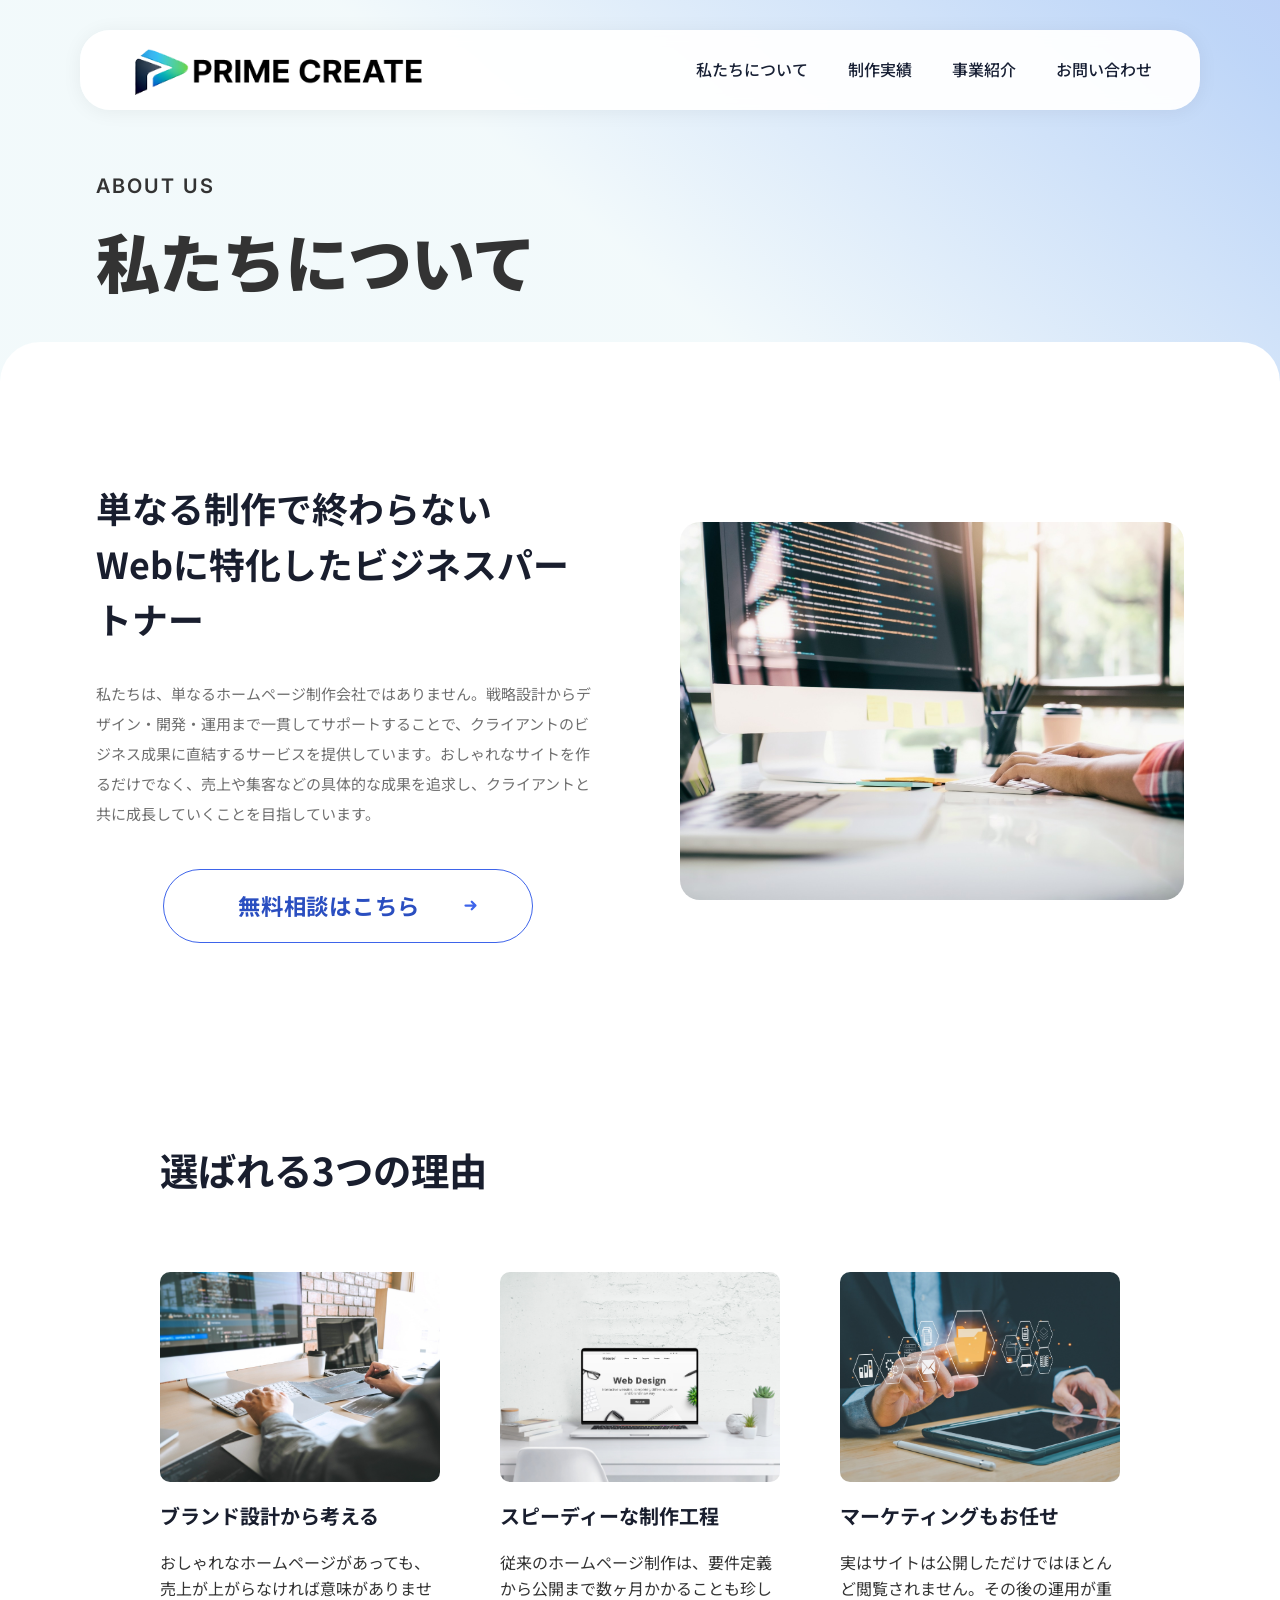
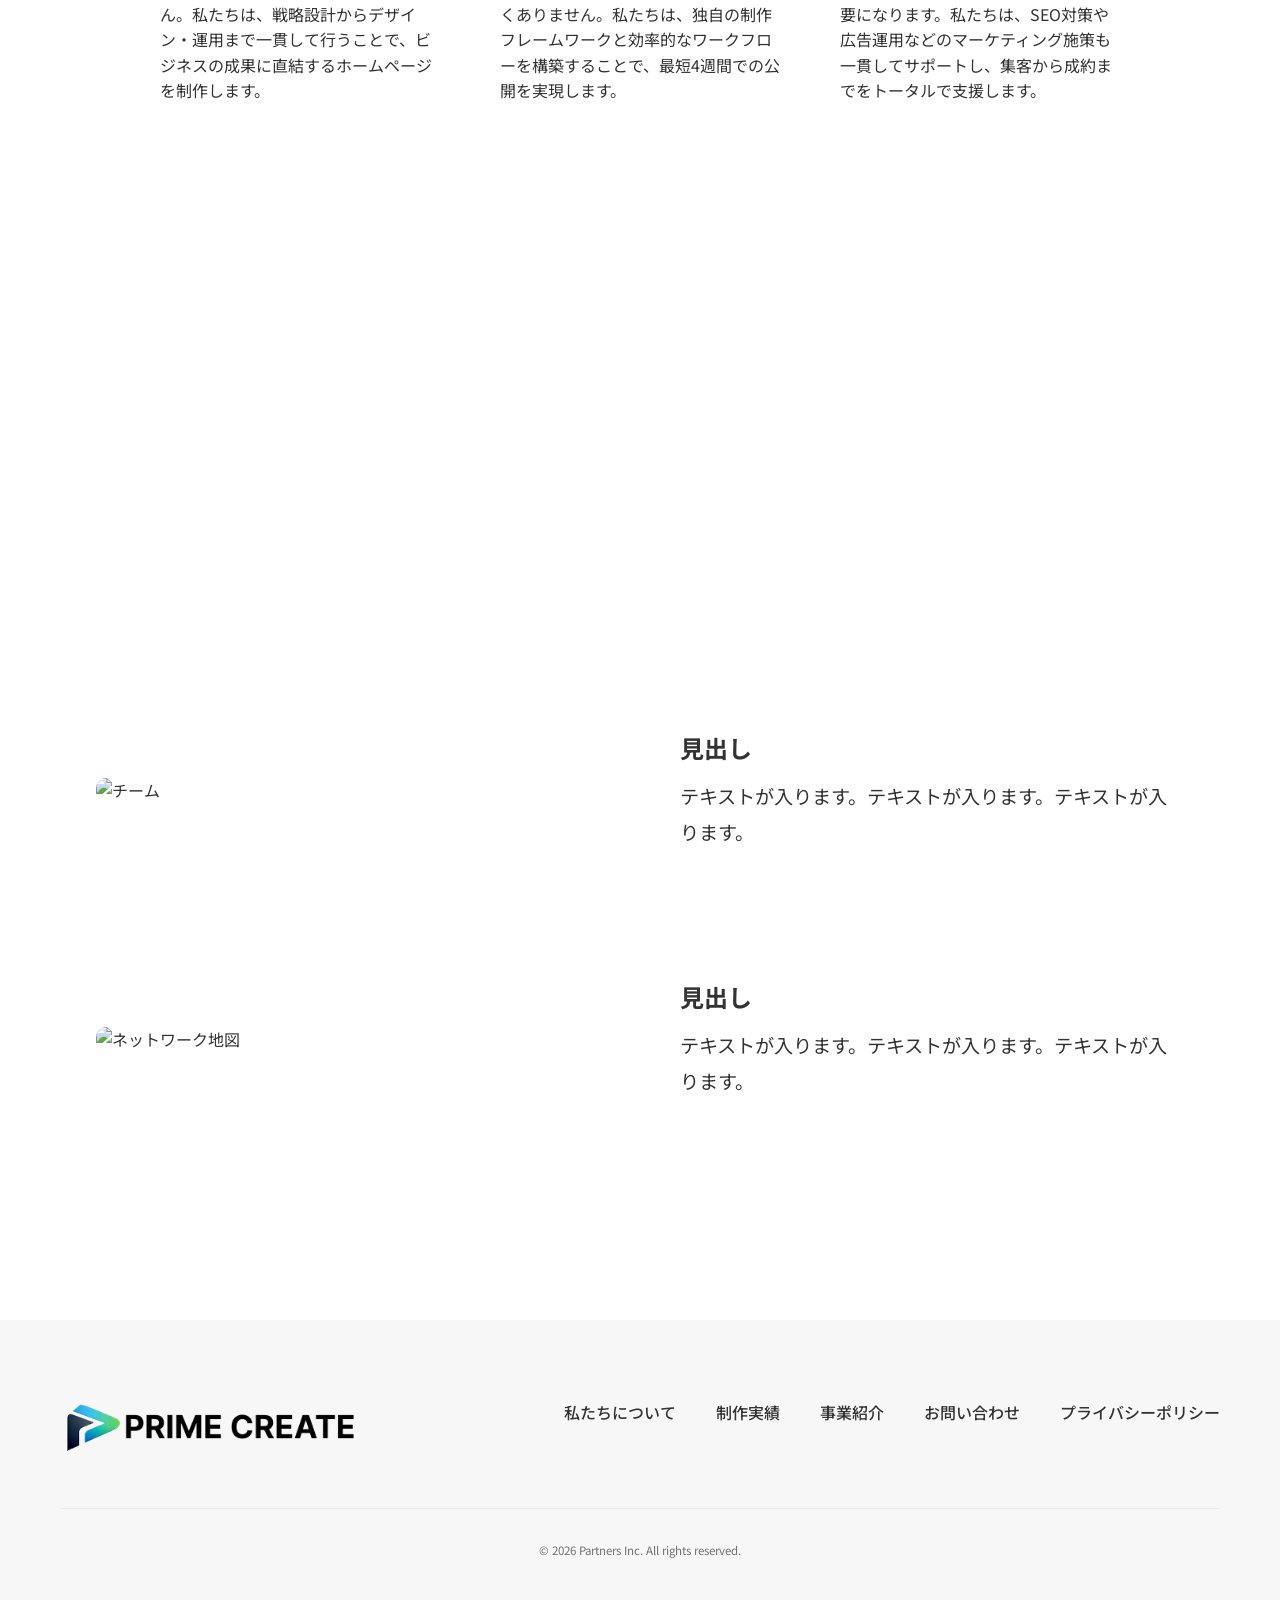
==== about.html @ f6eeae94 "下層ページ" ====
<!doctype html>
<html lang="ja">
  <head>
    <meta charset="UTF-8" />
    <meta name="viewport" content="width=device-width, initial-scale=1.0" />
    <title>PrimeCreative|戦略から設計するホームページ制作</title>
    <link rel="stylesheet" href="style.css" />
    <link rel="preconnect" href="https://fonts.googleapis.com" />
    <link rel="preconnect" href="https://fonts.gstatic.com" crossorigin />
    <link
      href="https://fonts.googleapis.com/css2?family=Inter:wght@200;400;600;700&family=Noto+Sans+JP:wght@100;300;400;500;700;900&family=Syne:wght@600;700;800&display=swap"
      rel="stylesheet"
    />
  </head>
  <body>
    <!-- ==================== HEADER ==================== -->
    <header class="header" id="header">
      <div class="header__inner">
        <a href="index.html" class="header__logo">
          <span class="logo">
            <img src="image/logo.png" alt="Partnersロゴ" />
          </span>
        </a>
        <nav class="header__nav">
          <ul class="nav__list">
            <li><a href="about.html">私たちについて</a></li>
            <li><a href="case.html">制作実績</a></li>
            <li><a href="service.html">事業紹介</a></li>
            <li><a href="contact.html">お問い合わせ</a></li>
          </ul>
        </nav>
        <button class="header__hamburger" id="hamburger" aria-label="メニュー">
          <span></span><span></span><span></span>
        </button>
      </div>
    </header>

    <!-- ==================== PAGE HERO ==================== -->
    <section class="page-hero">
      <span class="page-hero__label">About Us</span>
      <h1 class="page-hero__title">私たちについて</h1>
    </section>

    <!-- ==================== INTRO ==================== -->
    <section class="intro-wrapper">
      <div class="intro reveal">
        <div class="intro__text-block">
          <h2 class="intro__catch">
            単なる制作で終わらない<br />Webに特化したビジネスパートナー
          </h2>
          <p class="intro__body">
            私たちは、単なるホームページ制作会社ではありません。戦略設計からデザイン・開発・運用まで一貫してサポートすることで、クライアントのビジネス成果に直結するサービスを提供しています。おしゃれなサイトを作るだけでなく、売上や集客などの具体的な成果を追求し、クライアントと共に成長していくことを目指しています。
          </p>
          <a href="#contact" class="pill-btn">
            <span class="pill-btn__text">無料相談はこちら</span>
            <span class="pill-btn__icon">
              <svg width="15" height="15" viewBox="0 0 12 12" fill="none">
                <path
                  d="M2 6H10M7 3L10 6L7 9"
                  stroke="#3E64EA"
                  stroke-width="1.8"
                  stroke-linecap="round"
                  stroke-linejoin="round"
                />
              </svg>
            </span>
          </a>
        </div>

        <div class="intro__image">
          <img
            src="image/about-intro.jpg"
            alt="私たちについてのイメージ画像"
            loading="lazy"
          />
        </div>
      </div>
    </section>

    <!-- ==================== FEATURES ==================== -->
    <section class="features">
      <h2 class="section__heading reveal">選ばれる3つの理由</h2>

      <div class="features__grid">
        <!-- Feature 01 -->
        <div class="feature-card reveal reveal-delay-1">
          <div class="feature-card__img">
            <img
              src="image/about-features01.jpg"
              alt="ブランド設計から考える"
              loading="lazy"
            />
          </div>
          <h3 class="feature-card__ttl">ブランド設計から考える</h3>
          <p class="feature-card__txt">
            おしゃれなホームページがあっても、売上が上がらなければ意味がありません。私たちは、戦略設計からデザイン・運用まで一貫して行うことで、ビジネスの成果に直結するホームページを制作します。
          </p>
        </div>

        <!-- Feature 02 -->
        <div class="feature-card reveal reveal-delay-2">
          <div class="feature-card__img">
            <img
              src="image/about-features02.jpg"
              alt="スピーディーな制作工程"
              loading="lazy"
            />
          </div>
          <h3 class="feature-card__ttl">スピーディーな制作工程</h3>
          <p class="feature-card__txt">
            従来のホームページ制作は、要件定義から公開まで数ヶ月かかることも珍しくありません。私たちは、独自の制作フレームワークと効率的なワークフローを構築することで、最短4週間での公開を実現します。
          </p>
        </div>

        <!-- Feature 03 -->
        <div class="feature-card reveal reveal-delay-3">
          <div class="feature-card__img">
            <img
              src="image/about-features03.jpg"
              alt="マーケティングもお任せ"
              loading="lazy"
            />
          </div>
          <h3 class="feature-card__ttl">マーケティングもお任せ</h3>
          <p class="feature-card__txt">
            実はサイトは公開しただけではほとんど閲覧されません。その後の運用が重要になります。私たちは、SEO対策や広告運用などのマーケティング施策も一貫してサポートし、集客から成約までをトータルで支援します。
          </p>
        </div>
      </div>
    </section>

    <!-- ==================== STRENGTHS ==================== -->
    <section id="strengths" class="strengths">
      <div class="strengths__header reveal">
        <h2 class="strengths__question">わたしたちの強み</h2>
      </div>
      <div class="strengths__items">
        <!-- Strength 01 -->
        <div class="strengths__item reveal">
          <div class="strengths__item-img">
            <img
              src="https://images.unsplash.com/photo-1553484771-898ed465e931?w=400&amp;q=80"
              alt="ネットワーク"
            />
          </div>
          <div class="strengths__item-content">
            <h3 class="strengths__item-ttl">見出し</h3>
            <p class="strengths__item-txt">
              テキストが入ります。テキストが入ります。テキストが入ります。
            </p>
          </div>
        </div>
        <!-- Strength 02 -->
        <div class="strengths__item reveal">
          <div class="strengths__item-img">
            <img
              src="https://images.unsplash.com/photo-1551836022-d5d88e9218df?w=400&amp;q=80"
              alt="チーム"
            />
          </div>
          <div class="strengths__item-content">
            <h3 class="strengths__item-ttl">見出し</h3>
            <p class="strengths__item-txt">
              テキストが入ります。テキストが入ります。テキストが入ります。
            </p>
          </div>
        </div>
        <!-- Strength 03 -->
        <div class="strengths__item reveal">
          <div class="strengths__item-img">
            <img
              src="https://images.unsplash.com/photo-1506905925346-21bda4d32df4?w=400&amp;q=80"
              alt="ネットワーク地図"
            />
          </div>
          <div class="strengths__item-content">
            <h3 class="strengths__item-ttl">見出し</h3>
            <p class="strengths__item-txt">
              テキストが入ります。テキストが入ります。テキストが入ります。
            </p>
          </div>
        </div>
      </div>
    </section>
    <!-- ==================== FOOTER ==================== -->
    <footer class="footer" id="footer">
      <div class="footer__inner">
        <div class="footer__logo-col">
          <img src="image/logo.png" alt="Partnersロゴ" class="footer__logo" />
        </div>
        <nav class="footer__nav">
          <div>
            <ul class="footer__nav-list">
              <li><a href="#">私たちについて</a></li>
            </ul>
          </div>
          <div>
            <ul class="footer__nav-list">
              <li><a href="#">制作実績</a></li>
            </ul>
          </div>
          <div>
            <ul class="footer__nav-list">
              <li><a href="#">事業紹介</a></li>
            </ul>
          </div>
          <div>
            <ul class="footer__nav-list">
              <li><a href="#">お問い合わせ</a></li>
            </ul>
          </div>
          <div>
            <ul class="footer__nav-list">
              <li><a href="#">プライバシーポリシー</a></li>
            </ul>
          </div>
        </nav>
      </div>
      <p class="footer__copy">© 2026 Partners Inc. All rights reserved.</p>
    </footer>
    <script src="script.js"></script>
  </body>
</html>
---- style.css ----
/* ============================================================
   style.css  –  Partners
   トップページ + 下層ページ 共通スタイルシート
   ============================================================ */


/* ============================================================
   RESET & CSS VARIABLES
   ============================================================ */

*,
*::before,
*::after {
    box-sizing: border-box;
    margin: 0;
    padding: 0;
}

:root {
    /* --- Colors --- */
    --c-blue:         #3e64ea;
    --c-blue-light:   #7ad7ff;
    --c-blue-dark:    #191e2e;
    --c-blue-navy:    #0b1220;
    --c-blue-pale:    rgba(79, 125, 255, 0.18);
    --c-blue-bg:      #ebf0ff;
    --c-orange:       #f07020;
    --c-orange-light: #ff8c42;
    --c-orange-bg:    #ffe0b2;
    --c-grey-bg:      #f0f1f6;
    --c-white:        #ffffff;
    --c-dark-text:    #1a0a00;
    --c-grey-title:   #5d5d5d;
    --c-grey-text:    #707070;
    --c-watermark:    #707fab;

    /* --- Typography --- */
    --font-jp:   'Noto Sans JP', sans-serif;
    --font-en:   'Inter', sans-serif;
    --font-syne: 'Syne', sans-serif;

    /* --- Layout --- */
    --side-pad: 187px;

    /* --- Radius --- */
    --radius-pill: 53px;
    --radius-card: 20px;
}

html {
    scroll-behavior: smooth;
}

body {
    font-family: var(--font-jp);
    background: var(--c-white);
    color: #333;
    overflow-x: hidden;
    line-height: 1.6;
}

img {
    display: block;
    width: 100%;
    height: 100%;
    object-fit: cover;
}

a {
    text-decoration: none;
    color: inherit;
}

ul, ol {
    list-style: none;
}

button {
    cursor: pointer;
    border: none;
    background: none;
    font-family: inherit;
}

section {
    padding: 120px 10rem;
}

/* ユーティリティ背景色 */
.c-blue-bg { background: var(--c-blue-bg); }

.bg-grey{
    background: var(--c-grey-bg);
}

/* ============================================================
   HEADER
   ============================================================ */

.header {
    position: fixed;
    top: 30px;
    left: 80px;
    right: 80px;
    z-index: 100;
    border-radius: 30px;
    background: rgba(255, 255, 255, 0.95);
    backdrop-filter: blur(7px);
    -webkit-backdrop-filter: blur(7px);
    box-shadow: 0 2px 20px rgba(0, 0, 0, 0.06);
    transition: box-shadow 0.3s;
}

.header__inner {
    display: flex;
    align-items: center;
    justify-content: space-between;
    padding: 0 3rem;
    height: 80px;
}

.header__logo {
    display: flex;
    align-items: center;
}

.logo {
    width: 300px;
}

.header__nav .nav__list {
    display: flex;
    gap: 40px;
}

.header__nav .nav__list a {
    font-family: var(--font-jp);
    font-weight: 500;
    font-size: 1rem;
    color: #182035;
    transition: color 0.2s;
}

.header__nav .nav__list a:hover {
    color: var(--c-orange);
}

.header__hamburger {
    display: none;
    flex-direction: column;
    gap: 5px;
    padding: 4px;
}

.header__hamburger span {
    display: block;
    width: 22px;
    height: 2px;
    background: var(--c-blue-dark);
    border-radius: 2px;
    transition: all 0.3s;
}


/* ============================================================
   HERO（トップページ）
   ============================================================ */

.hero {
    position: relative;
    min-height: 100vh;
    overflow: hidden;
    display: flex;
    align-items: flex-end;
    padding: 220px 6rem !important;
}

.hero__bg {
    position: absolute;
    inset: 0;
    background: url('image/heroback.jpg') center/cover no-repeat;
}

.hero__content {
    position: relative;
    z-index: 2;

}

.hero__title {
    font-family: var(--font-jp);
    font-weight: 700;
    font-size: 58px;
    line-height: 1.22;
    letter-spacing: -1.16px;
    opacity: 0;
    animation: fadeUp 0.8s 0.4s forwards;
}

.hero__title--black  { color: var(--c-dark-text); }
.hero__title--accent { color: var(--c-orange-light); }

@keyframes fadeUp {
    from { opacity: 0; transform: translateY(30px); }
    to   { opacity: 1; transform: translateY(0); }
}

/* Event Card */
.hero__event-card {
    display: inline-block;
    position: absolute;
    right: 90px;
    bottom: 50px;
    width: 500px;
    border-radius: 20px;
    background: rgba(255, 255, 255, 0.85);
    border: 1px solid rgba(255, 255, 255, 0.9);
    box-shadow: 0 8px 48px rgba(240, 112, 32, 0.15), 0 2px 8px rgba(0, 0, 0, 0.05);
    overflow: hidden;
    z-index: 3;
    transition: transform 0.2s;
}

.hero__event-card:hover { transform: scale(1.01); }

.event-card__body {
    padding: 2rem;
}

.event-card__meta { margin-bottom: 8px; }

.event-date {
    font-family: var(--font-en);
    font-weight: 600;
    font-size: 13.6px;
    color: var(--c-orange);
}

.event-card__title-row {
    display: flex;
    align-items: center;
    justify-content: space-between;
    gap: 12px;
}

.event-card__title {
    font-family: var(--font-jp);
    font-weight: 500;
    font-size: 14.4px;
    line-height: 1.5;
    color: var(--c-dark-text);
}


/* ============================================================
   PAGE HERO（下層ページ）
   ============================================================ */

.page-hero {
    position: relative;
    padding-top: 170px;
    padding-bottom: 80px;
    padding-left: 6rem;
    padding-right: 6rem;
    overflow: hidden;
    background: linear-gradient(221deg, #5476ed66 -18.32%, #639ef366 5.62%, #8be8ff14 54.46%), #fbfbfb;
    min-height: 400px;
}

.page-hero__watermark {
    position: absolute;
    right: -20px;
    top: 50%;
    transform: translateY(-50%);
    font-family: var(--font-en);
    font-weight: 700;
    font-size: clamp(80px, 10vw, 160px);
    line-height: 1;
    color: rgba(255, 255, 255, 0.1);
    white-space: nowrap;
    pointer-events: none;
    letter-spacing: -3px;
}

.page-hero::after {
    content: '';
    position: absolute;
    bottom: -2px;
    left: 0;
    right: 0;
    height: 60px;
    background: var(--c-white);
    border-radius: 40px 40px 0 0;
}

.page-hero__label {
    display: inline-flex;
    align-items: center;
    gap: 6px;
    font-family: var(--font-en);
    font-weight: 600;
    font-size: 20px;
    letter-spacing: 2px;
    text-transform: uppercase;
    margin-bottom: 20px;
}

.page-hero__title {
    font-family: var(--font-jp);
    font-weight: 900;
    font-size: clamp(36px, 5vw, 64px);
    line-height: 1.2;
    letter-spacing: -1px;
    position: relative;
    z-index: 1;
}


/* ============================================================
   SHARED: Section Parts
   ============================================================ */

.section__header-mask {
    position: relative;
    overflow: hidden;
    height: 173px;
    margin-bottom: -20px;
    z-index: 10;
}

.section__ttl {
    display: block;
    font-family: var(--font-en);
    font-weight: 200;
    font-size: 173px;
    line-height: 1;
    letter-spacing: -3.47px;
    color: var(--c-grey-title);
    white-space: nowrap;
}

.section__label {
    font-family: var(--font-en);
    font-weight: 600;
    font-size: 20px;
    letter-spacing: 2px;
    text-transform: uppercase;
    color: var(--c-blue);
    display: flex;
    align-items: center;
    gap: 6px;
    margin-bottom: 8px;
}

.section__label::before {
    content: '';
    display: inline-block;
    width: 16px;
    height: 1px;
    background: var(--c-blue);
}

.section__heading {
    font-family: var(--font-jp);
    font-weight: 700;
    font-size: clamp(28px, 3vw, 42px);
    color: var(--c-blue-dark);
    line-height: 1.4;
    margin-bottom: 16px;
}


/* ============================================================
   SHARED: Arrow Button
   ============================================================ */

.event-arrow {
    display: flex;
    align-items: center;
    justify-content: center;
    width: 36px;
    height: 36px;
    border-radius: 18px;
    background: var(--c-orange);
    flex-shrink: 0;
    transition: transform 0.2s, background 0.2s;
}

.event-arrow--orange {
    width: 50px;
    height: 50px;
    border-radius: 50px;
}

.event-arrow:hover {
    transform: scale(1.08);
    background: #d0601a;
}


/* ============================================================
   SHARED: Pill Button
   ============================================================ */

.pill-btn {
    width: 370px;
    position: relative;
    margin: 0 auto;
    display: flex;
    justify-content: center;
    align-items: center;
    gap: 0;
    background: var(--c-white);
    border: 1px solid var(--c-blue);
    border-radius: var(--radius-pill);
    padding: 1rem 2rem 1rem 4rem;
    transition: background 0.2s;
}

.pill-btn:hover {
    background: #2a4ec0;
}

.pill-btn__text {
    font-family: var(--font-jp);
    font-weight: 700;
    font-size: 1.4rem;
    color: #2a4ec0;
    letter-spacing: 0.75px;
    white-space: nowrap;
    margin-right: 30px;
    line-height: 1.5;
}

.pill-btn:hover .pill-btn__text {
    color: var(--c-white);
}

.pill-btn__icon {
    display: flex;
    align-items: center;
    justify-content: center;
    width: 40px;
    height: 40px;
    border-radius: 20px;
    background: var(--c-white);
    flex-shrink: 0;
}

.btn-wrap {
    text-align: center;
}


/* ============================================================
   SERVICE SECTION（トップページ）
   ============================================================ */

.service {
    position: relative;
    overflow: hidden;
}

.service__list {
    display: flex;
    flex-direction: column;
    gap: 100px;
    padding-top: 80px;
}

.service__item {
    display: flex;
    align-items: center;
    gap: 80px;
}

.service__item:hover .event-arrow {
    transform: scale(1.08);
    background: #d0601a;
}

.service__item--reverse { flex-direction: row; }

.service__img {
    flex-shrink: 0;
    border-radius: 20px;
    overflow: hidden;
}

.service__item .service__img {
    width: 45%;
    height: 450px;
}

.service__content {
    flex: 1;
    display: flex;
    flex-direction: column;
    gap: 16px;
}

.service__content-inner {
    display: flex;
    align-items: flex-end;
}

.service__num {
    font-family: var(--font-jp);
    font-weight: 400;
    font-size: 131px;
    line-height: 131px;
    letter-spacing: 2.3px;
    color: var(--c-orange);
    flex-shrink: 0;
}

.service__ttl {
    font-family: var(--font-en);
    font-weight: 700;
    font-size: 35.6px;
    letter-spacing: 2.3px;
    color: var(--c-grey-title);
    white-space: nowrap;
    padding-bottom: 12px;
    padding-left: 4px;
}

.service__txt-wrap {
    display: flex;
    flex-direction: column;
    align-items: flex-end;
    gap: 24px;
}

.service__txt {
    font-weight: 700;
    font-size: 16px;
    line-height: 30px;
    letter-spacing: 2.3px;
    color: var(--c-grey-text);
    width: 100%;
}


/* ============================================================
   CASE SECTION（トップページ）
   ============================================================ */

.case__cards {
    display: grid;
    grid-template-columns: repeat(2, 1fr);
    gap: 40px;
    padding-top: 80px;
    padding-bottom: 80px;
}

.case-card {
    background: var(--c-white);
    border-radius: 20px;
    overflow: hidden;
    display: flex;
    flex-direction: column;
    transition: box-shadow 0.3s, transform 0.3s;
}

.case-card:hover {
    transform: translateY(-4px);
    box-shadow: 0 12px 40px rgba(62, 100, 234, 0.12);
}

.case-card__thumb {
    height: 390px;
    overflow: hidden;
    border-radius: 13px 13px 0 0;
}

.case-card__thumb img { transition: transform 0.4s; }
.case-card:hover .case-card__thumb img { transform: scale(1.04); }

.case-card__body {
    padding: 20px 14px;
    flex: 1;
    display: flex;
    flex-direction: column;
}

.case-card__ttl {
    font-family: var(--font-jp);
    font-weight: 700;
    font-size: 24px;
    letter-spacing: 0.96px;
    color: var(--c-blue-dark);
    margin-bottom: 12px;
}

.case-card__desc { flex: 1; }

.case-card__desc dd {
    font-family: var(--font-jp);
    font-weight: 100;
    font-size: 18px;
    line-height: 1.6;
    color: var(--c-blue-dark);
    letter-spacing: 0.96px;
}

.case-card__arrow {
    align-self: flex-end;
    margin-top: 16px;
    flex-shrink: 0;
}


/* ============================================================
   COLUMN SECTION（トップページ）
   ============================================================ */

.column {
    background: var(--c-white);
    position: relative;
}

.column .background {
    position: absolute;
    top: 190px;
    left: 0;
    width: 97%;
    height: 80%;
    overflow: hidden;
    margin: 1.5%;
    border-radius: 20px;
    background: linear-gradient(221deg, #5476ed66 -18.32%, #639ef366 5.62%, #8be8ff14 54.46%), #fbfbfb;
}

.column__cards {
    display: grid;
    grid-template-columns: repeat(3, 1fr);
    gap: 40px;
    padding-top: 80px;
    padding-bottom: 80px;
}

.col-card {
    background: var(--c-white);
    border-radius: 20px;
    box-shadow: 0 2px 16px rgba(62, 100, 234, 0.06);
    overflow: hidden;
    display: grid;
    grid-template-rows: auto 1fr;
    transition: box-shadow 0.3s, transform 0.3s;
}

.col-card:hover {
    transform: translateY(-4px);
    box-shadow: 0 12px 40px rgba(62, 100, 234, 0.14);
}

.col-card__thumb {
    aspect-ratio: 432 / 243;
    overflow: hidden;
    border-radius: 13px 13px 0 0;
}

.col-card__thumb img { transition: transform 0.4s; }
.col-card:hover .col-card__thumb img { transform: scale(1.04); }

.col-card__body { padding: 20px; }

.col-card__meta {
    display: flex;
    align-items: center;
    gap: 12px;
    margin-bottom: 8px;
}

.col-card__date {
    font-family: var(--font-en);
    font-weight: 400;
    font-size: 18.7px;
    letter-spacing: 0.75px;
}

.col-card__title {
    font-family: var(--font-jp);
    font-weight: 100;
    font-size: 20px;
    line-height: 1.8;
    letter-spacing: 0.96px;
    color: var(--c-blue-dark);
}


/* ============================================================
   CONTACT SECTION（共通）
   ============================================================ */

.contact__inner {
    width: 80%;
    margin: auto;
    background: var(--c-blue);
    border-radius: 53px;
    padding: 80px 100px;
    display: flex;
    align-items: center;
    gap: 60px;
    position: relative;
    overflow: hidden;
    min-height: 280px;
}

.contact__inner:hover .contact__icon-btn { transform: scale(1.05); }

.contact__deco {
    position: absolute;
    top: 50%;
    transform: translateY(-50%);
    width: 460px;
    height: 460px;
    border-radius: 50%;
    pointer-events: none;
}

.contact__deco--left {
    left: -120px;
    background: radial-gradient(circle, rgba(255, 255, 255, 0.08) 0%, transparent 70%);
}

.contact__deco--right {
    right: -120px;
    background: radial-gradient(circle, rgba(255, 255, 255, 0.08) 0%, transparent 70%);
}

.contact__text-block {
    position: relative;
    z-index: 1;
    flex: 1;
}

.contact__heading {
    font-family: var(--font-en);
    font-weight: 200;
    font-size: 120px;
    line-height: 1;
    letter-spacing: -5.6px;
    color: var(--c-white);
    white-space: nowrap;
}

.contact__sub {
    font-family: var(--font-jp);
    font-weight: 400;
    font-size: 14.5px;
    line-height: 24.65px;
    color: var(--c-white);
    white-space: nowrap;
    margin-top: 8px;
}

.contact__icon-wrap {
    position: absolute;
    bottom: 20px;
    right: 20px;
    z-index: 1;
}

.contact__icon-btn {
    display: flex;
    align-items: center;
    justify-content: center;
    width: 80px;
    height: 80px;
    border-radius: 40px;
    background: var(--c-white);
    border: 1px solid var(--c-blue);
    transition: transform 0.2s;
}


/* ============================================================
   FOOTER（共通）
   ============================================================ */

.footer {
    background: #f7f7f7;
    padding: 80px 6rem 40px;
}

.footer__inner {
    display: flex;
    flex-wrap: wrap;
    padding-bottom: 57px;
    border-bottom: 1px solid rgba(0, 0, 0, 0.06);
    margin-bottom: 32px;
    justify-content: space-between;
}

.footer__logo {
    width: 300px;
}

.footer__nav { display: flex; gap: 40px; }

.footer__nav-list {
    display: flex;
    flex-direction: column;
    gap: 11px;
}

.footer__nav-list a {
    font-family: var(--font-jp);
    font-weight: 500;
    font-size: 1rem;
    line-height: 22.95px;
    transition: color 0.2s;
}

.footer__nav-list a:hover { color: var(--c-orange); }

.footer__copy {
    font-family: var(--font-jp);
    font-weight: 400;
    font-size: 11.5px;
    line-height: 19.55px;
    text-align: center;
    color: var(--c-grey-text);
}


/* ============================================================
   SCROLL REVEAL ANIMATIONS
   ============================================================ */

.reveal {
    opacity: 0;
    transform: translateY(40px);
    transition: opacity 0.7s ease, transform 0.7s ease;
}

.reveal.visible {
    opacity: 1;
    transform: translateY(0);
}

.reveal-delay-1 { transition-delay: 0.1s; }
.reveal-delay-2 { transition-delay: 0.2s; }
.reveal-delay-3 { transition-delay: 0.3s; }


/* ============================================================
   INTRO SECTION（下層ページ共通）
   ============================================================ */

/* intro-wrapperはsectionパディングを調整するラッパー */
.intro-wrapper {
    padding: 80px 6rem;
}

.intro {
    display: grid;
    grid-template-columns: 1fr 1fr;
    gap: 80px;
    align-items: center;
}

.intro__catch {
    font-family: var(--font-jp);
    font-weight: 700;
    font-size: clamp(22px, 2.8vw, 36px);
    line-height: 1.55;
    color: var(--c-blue-dark);
    margin-bottom: 32px;
}

.intro__catch .accent { color: var(--c-blue); }

.intro__body {
    font-size: 15px;
    line-height: 2;
    color: var(--c-grey-text);
    margin-bottom: 40px;
}

.intro__image {
    border-radius: 20px;
    overflow: hidden;
    position: relative;
}

.intro__image-badge {
    position: absolute;
    bottom: 20px;
    left: 20px;
    background: rgba(255, 255, 255, 0.9);
    backdrop-filter: blur(8px);
    border-radius: 12px;
    padding: 12px 20px;
    font-size: 13px;
    font-weight: 700;
    color: var(--c-blue);
    box-shadow: 0 4px 16px rgba(62, 100, 234, 0.12);
}


/* ============================================================
   PARTNERSHIP SECTION（サービス下層ページ）
   ============================================================ */

.partnership-wrapper {
    padding: 80px 6rem;
}

.partnership {
    background: linear-gradient(
        135deg,
        rgba(79, 125, 255, 0.06) 0%,
        rgba(122, 215, 255, 0.08) 100%
    );
    border-radius: 32px;
    padding: 80px;
    display: grid;
    grid-template-columns: 240px 1fr;
    gap: 80px;
    align-items: center;
}

.partnership__logo-block {
    display: flex;
    flex-direction: column;
    align-items: flex-start;
    gap: 24px;
}

.partnership__logo-bg {
    background: var(--c-white);
    border-radius: 16px;
    padding: 28px 32px;
    box-shadow: 0 2px 20px rgba(62, 100, 234, 0.08);
    width: 100%;
    display: flex;
    align-items: center;
    justify-content: center;
}

.partnership__logo-text {
    font-family: var(--font-syne);
    font-weight: 800;
    font-size: 32px;
    color: #1ea364;
    letter-spacing: -1px;
}

.partnership__badge {
    background: var(--c-blue);
    color: var(--c-white);
    font-size: 11px;
    font-weight: 700;
    letter-spacing: 1px;
    padding: 6px 14px;
    border-radius: 100px;
    text-transform: uppercase;
}

.partnership__heading {
    font-family: var(--font-jp);
    font-weight: 700;
    font-size: clamp(18px, 2vw, 26px);
    line-height: 1.6;
    color: var(--c-blue-dark);
    margin-bottom: 20px;
}

.partnership__heading em {
    color: var(--c-blue);
    font-style: normal;
}

.partnership__body {
    font-size: 15px;
    line-height: 2;
    color: var(--c-grey-text);
    margin-bottom: 32px;
}


/* ============================================================
   FEATURES SECTION（下層ページ共通）
   ============================================================ */

.features { background: var(--c-white); }

.features__grid {
    display: grid;
    grid-template-columns: repeat(3, 1fr);
    gap: 60px;
    padding-top: 60px;
}

.feature-card {
    display: flex;
    flex-direction: column;
    gap: 20px;
    transition: transform 0.25s;
}

.feature-card__img img {
    border-radius: 10px;
}

.feature-card__ttl {
    font-family: var(--font-jp);
    font-weight: 700;
    font-size: 20px;
    color: var(--c-blue-dark);
    line-height: 1.4;
}


/* ============================================================
   STRENGTHS SECTION（下層ページ共通）
   ============================================================ */

.strengths {
    border-radius: 40px;
    margin: 0 0 80px;
    padding: 100px 6rem;
    overflow: hidden;
    position: relative;
}

.strengths__header { margin-bottom: 60px; }

.strengths__question {
    font-family: var(--font-jp);
    font-weight: 700;
    font-size: clamp(22px, 3vw, 38px);
    line-height: 1.5;
}

.strengths__question em {
    font-style: normal;
    background: rgba(255, 255, 255, 0.15);
    padding: 0 8px;
    border-radius: 6px;
}

.strengths__items {
    display: flex;
    flex-direction: column;
    gap: 48px;
}

.strengths__item {
    display: flex;
    gap: 40px;
    align-items: center;
    padding: 40px 0;
}

.strengths__item-img {
    width: 50%;
    border-radius: 10px;
    overflow: hidden;
    flex-shrink: 0;
}

.strengths__item-num {
    font-family: var(--font-en);
    font-weight: 700;
    font-size: 11px;
    letter-spacing: 2px;
    text-transform: uppercase;
    margin-bottom: 8px;
}

.strengths__item-ttl {
    font-family: var(--font-jp);
    font-weight: 700;
    font-size: clamp(18px, 2vw, 24px);
    line-height: 1.5;
    margin-bottom: 12px;
}

.strengths__item-txt {
    font-size: 1.2rem;
    line-height: 1.9;
}


/* ============================================================
   RESPONSIVE
   ============================================================ */

@media (max-width: 1400px) {
    :root { --side-pad: 60px; }

    .footer { padding: 80px 60px 40px; }

    .service__item:nth-child(1) .service__img { width: 55%; height: auto; }
    .service__item:nth-child(2) .service__img { width: 50%; height: auto; }
    .service__item:nth-child(3) .service__img { width: 55%; height: auto; }

    .contact__inner { padding: 60px; }
    .contact__heading { font-size: 80px; }
}

@media (max-width: 1100px) {
    :root { --side-pad: 40px; }

    .header { left: 20px; right: 20px; }
    /* Header */
    .header__nav { display: none; }
    .header__hamburger { display: flex; }
    .header__nav.open {
        display: block;
        position: fixed;
        top: 100px;
        right: 0;
        background: rgba(255, 255, 255, 0.97);
        border-radius: 20px;
        padding: 50px;
    }
    .header__nav.open .nav__list {
        flex-direction: column;
        gap: 20px;
        font-size: 16px;
    }
    .hero{
        display: block;
        padding: 220px 1rem !important;
    }
    .hero__event-card{
        width: 100%;
        position: relative;
        right: 0;
        bottom: -130px;
    }


    section { padding: 80px 3rem; }

    /* Hero */
    .hero__title { font-size: 44px; }

    /* Section watermark */
    .section__ttl { font-size: 120px; }
    .section__header-mask { height: auto; }

    /* Service */
    .service__num    { font-size: 90px; line-height: 90px; }
    .service__ttl    { font-size: 28px; }
    .service__item   { flex-direction: column !important; gap: 40px; }
    .service__img    { width: 100% !important; height: 280px !important; }
    .service__content { width: 100%; }

    /* Case / Column */
    .case__cards    { grid-template-columns: 1fr; }
    .case-card__thumb { height: 240px; }
    .column__cards  { grid-template-columns: 1fr;}

    /* Intro / Partnership */
    .intro          { grid-template-columns: 1fr; gap: 40px; }
    .intro-wrapper  { padding: 60px 3rem; }
    .partnership    { grid-template-columns: 1fr; padding: 48px; }
    .features__grid { grid-template-columns: 1fr; }

    /* Strengths */
    .strengths         { margin: 0; border-radius: 0; padding: 80px 3rem; }
    .strengths__item   { flex-direction: column; }
    .strengths__item-img { width: 100%; height: 200px; }

    /* Contact */
    .contact__heading { font-size: 60px; }
    .contact__sub     { white-space: normal; }

    /* Footer */
    .footer     { padding: 60px 40px 40px; }
    .footer__nav { flex-wrap: wrap; gap: 24px; }
}

@media (max-width: 768px) {
    .header__inner { padding: 0 1.5rem; }
    .logo { width: 220px; }
    /* Section watermark */
    .section__ttl { font-size: 80px; }

    /* Page hero */
    .page-hero { padding: 150px 1.5rem 80px; }
    .page-hero__title { font-size: 36px; }

    section { padding: 60px 1.5rem; }
    .intro-wrapper  { padding: 60px 1.5rem; }
    .partnership    { padding: 32px; }
    .pill-btn { width: 90%;}
    .column .background {
    top: 140px;
    height: 90%;}
    .contact__inner{ width: 90%; padding: 40px; }
    .contact{        padding: 60px 0;}
    /* Footer */
    .footer { padding: 60px 1.5rem 40px; }
    .footer__nav { flex-direction: column; gap: 16px; }
}
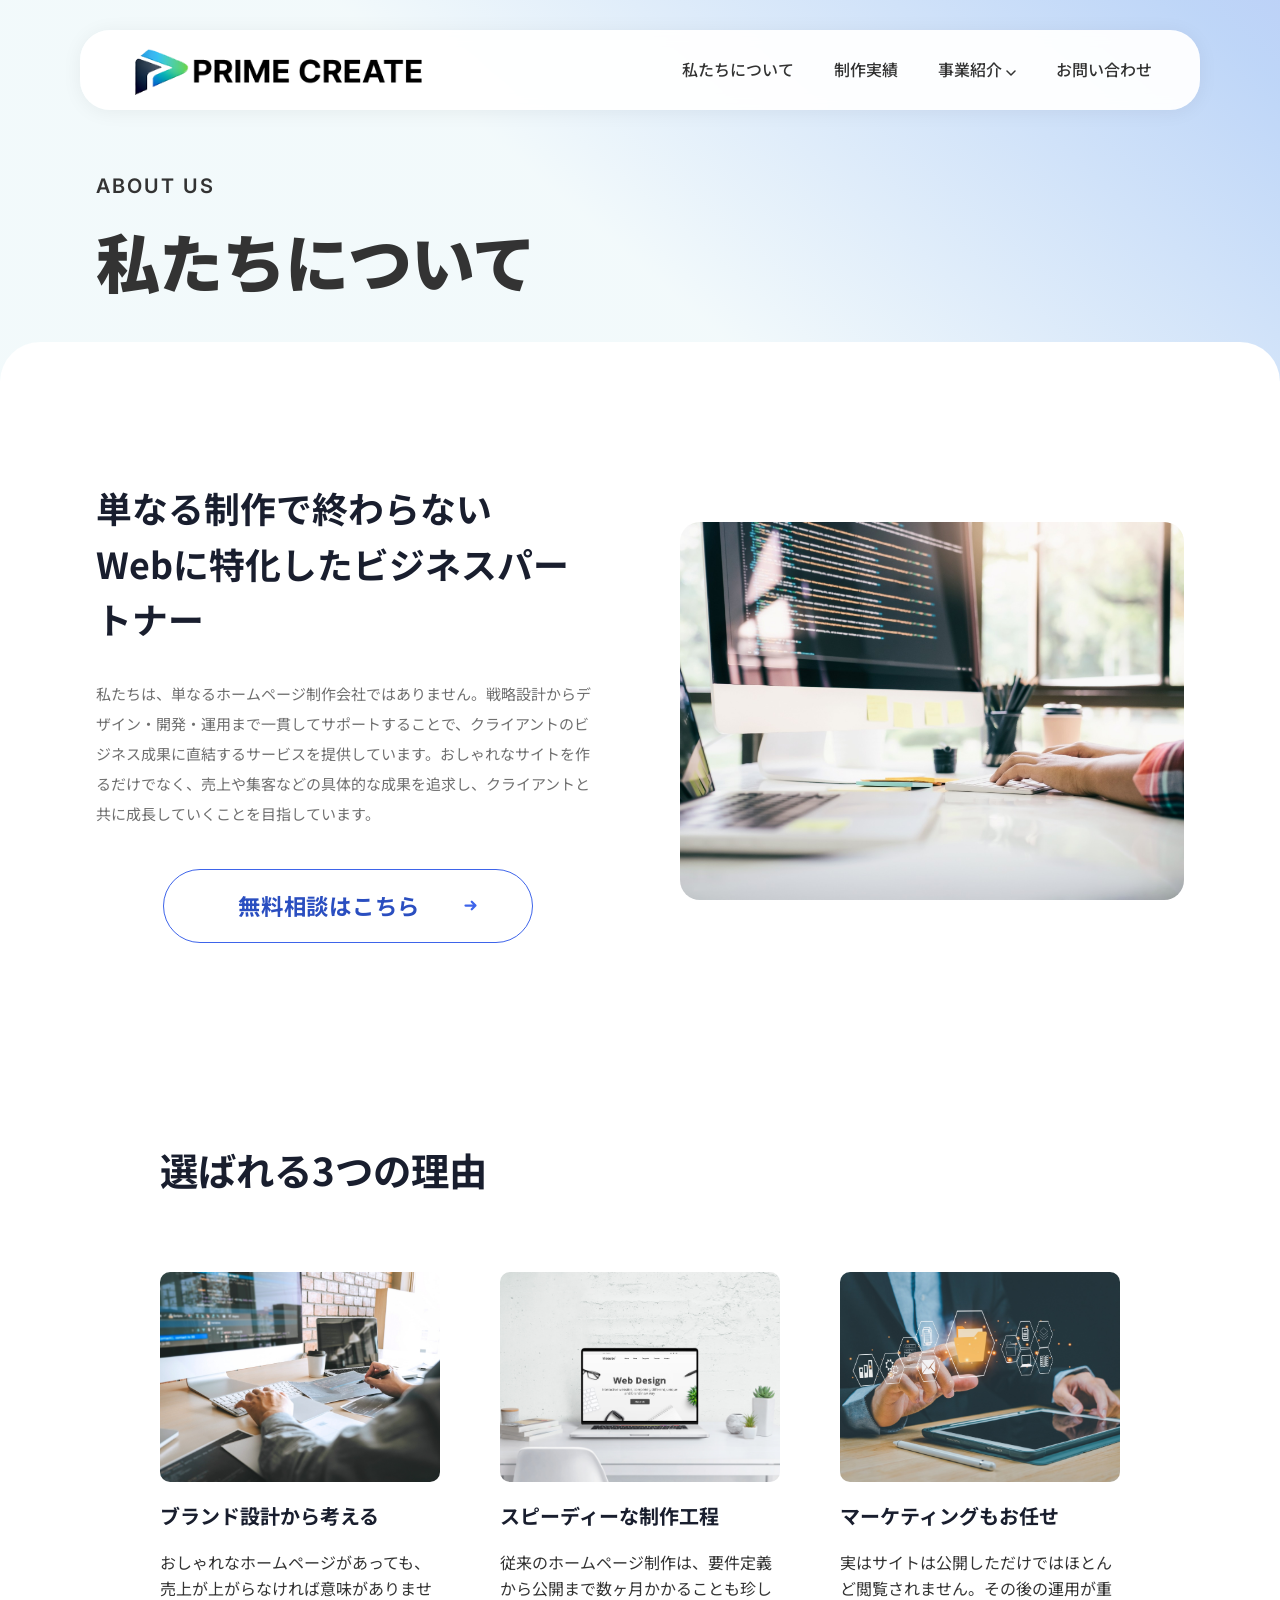
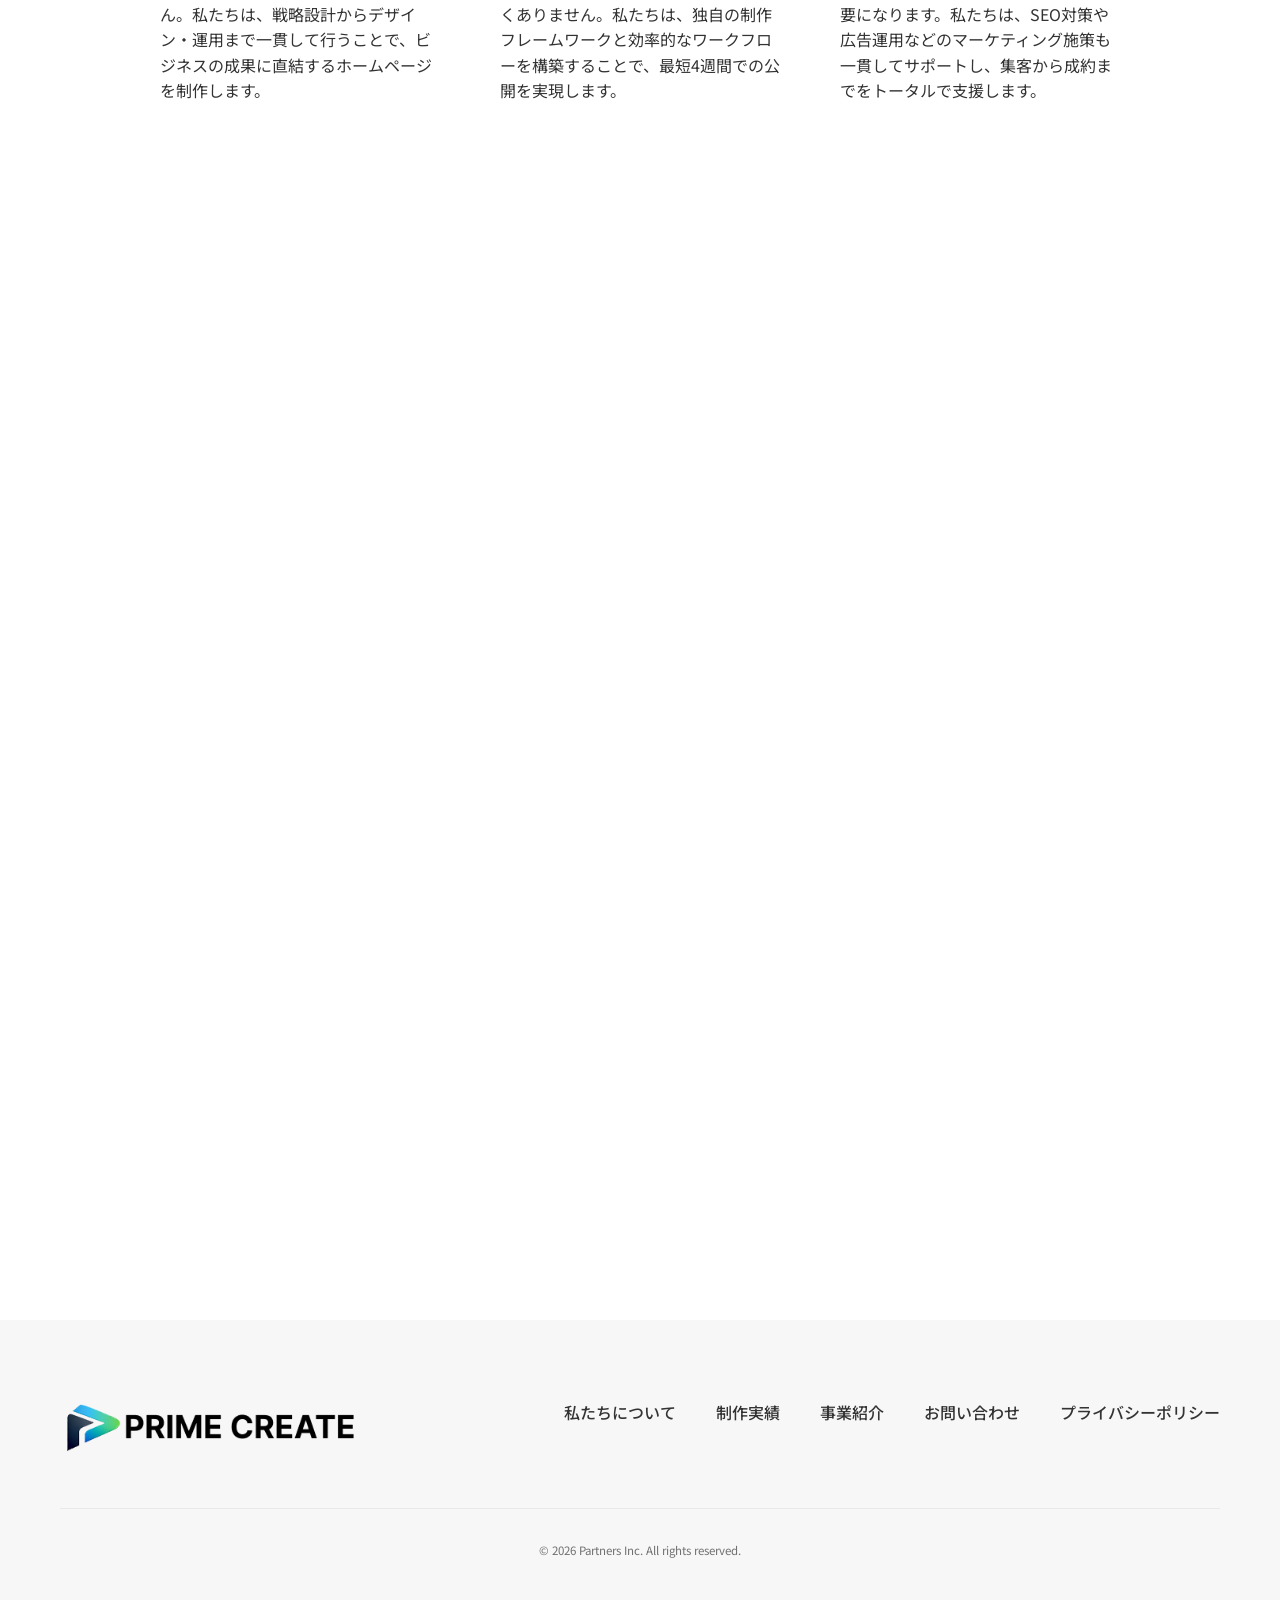
==== commit 17bc9e11: "ドロップダウン" ====
--- a/about.html
+++ b/about.html
@@ -25,7 +25,31 @@
           <ul class="nav__list">
             <li><a href="about.html">私たちについて</a></li>
             <li><a href="case.html">制作実績</a></li>
-            <li><a href="service.html">事業紹介</a></li>
+            <li class="nav__item--has-dropdown">
+              事業紹介
+              <svg
+                class="nav__dropdown-arrow"
+                width="10"
+                height="6"
+                viewBox="0 0 10 6"
+                fill="none"
+              >
+                <path
+                  d="M1 1L5 5L9 1"
+                  stroke="currentColor"
+                  stroke-width="1.5"
+                  stroke-linecap="round"
+                  stroke-linejoin="round"
+                />
+              </svg>
+              <div class="nav__dropdown">
+                <ul class="nav__dropdown-inner">
+                  <li><a href="service.html#strategy">ブランド設計</a></li>
+                  <li><a href="service.html#web">Web制作</a></li>
+                  <li><a href="service.html#maintenance">運用保守</a></li>
+                </ul>
+              </div>
+            </li>
             <li><a href="contact.html">お問い合わせ</a></li>
           </ul>
         </nav>
--- a/style.css
+++ b/style.css
@@ -137,7 +137,6 @@
     font-family: var(--font-jp);
     font-weight: 500;
     font-size: 1rem;
-    color: #182035;
     transition: color 0.2s;
 }
 
@@ -159,6 +158,78 @@
     background: var(--c-blue-dark);
     border-radius: 2px;
     transition: all 0.3s;
+}
+
+
+/* ----- Dropdown（事業紹介）----- */
+
+.nav__item--has-dropdown {
+    position: relative;
+    font-weight: 500;
+}
+
+.nav__dropdown-trigger {
+    display: flex;
+    align-items: center;
+    gap: 6px;
+}
+
+.nav__dropdown-arrow {
+    transition: transform 0.25s ease;
+}
+
+.nav__item--has-dropdown:hover .nav__dropdown-arrow {
+    transform: rotate(180deg);
+}
+
+.nav__dropdown {
+    position: absolute;
+    top: 100%;
+    left: 50%;
+    transform: translateX(-50%) translateY(8px);
+    min-width: 200px;
+    /* 上部にpaddingを足してtriggerとの間の隙間を塞ぎ、hoverが途切れないようにする */
+    padding: 18px 10px 10px;
+    margin-top: 0;
+    background: transparent;
+    opacity: 0;
+    pointer-events: none;
+    visibility: hidden;
+    transition: opacity 0.2s ease, transform 0.2s ease, visibility 0.2s;
+    z-index: 50;
+}
+
+.nav__dropdown-inner {
+    background: var(--c-white);
+    border-radius: 16px;
+    box-shadow: 0 12px 40px rgba(0, 0, 0, 0.1);
+    padding: 10px;
+}
+
+.nav__item--has-dropdown:hover .nav__dropdown,
+.nav__item--has-dropdown:focus-within .nav__dropdown {
+    opacity: 1;
+    visibility: visible;
+    pointer-events: auto;
+    transform: translateX(-50%) translateY(0);
+}
+
+.nav__dropdown li + li {
+    margin-top: 2px;
+}
+
+.nav__dropdown a {
+    display: block;
+    padding: 10px 16px;
+    border-radius: 10px;
+    font-size: 0.95rem;
+    white-space: nowrap;
+    transition: background 0.2s, color 0.2s;
+}
+
+.nav__dropdown a:hover {
+    background: var(--c-blue-bg);
+    color: var(--c-blue);
 }
 
 
@@ -394,7 +465,6 @@
 
 .event-arrow:hover {
     transform: scale(1.08);
-    background: #d0601a;
 }
 
 
@@ -476,7 +546,6 @@
 
 .service__item:hover .event-arrow {
     transform: scale(1.08);
-    background: #d0601a;
 }
 
 .service__item--reverse { flex-direction: row; }
@@ -1124,6 +1193,38 @@
         gap: 20px;
         font-size: 16px;
     }
+
+    /* Dropdown on mobile: behave as static expandable block, not hover popup */
+    .nav__dropdown-trigger {
+        justify-content: space-between;
+    }
+    .nav__dropdown {
+        position: static;
+        opacity: 1;
+        visibility: visible;
+        pointer-events: auto;
+        transform: none;
+        display: none;
+        box-shadow: none;
+        margin-top: 8px;
+        padding: 0 0 0 16px;
+        min-width: 0;
+    }
+    .nav__item--has-dropdown.open .nav__dropdown {
+        display: block;
+    }
+    .nav__dropdown-inner {
+        background: transparent;
+        box-shadow: none;
+        padding: 0;
+    }
+    .nav__item--has-dropdown:hover .nav__dropdown-arrow {
+        transform: none;
+    }
+    .nav__item--has-dropdown.open .nav__dropdown-arrow {
+        transform: rotate(180deg);
+    }
+
     .hero{
         display: block;
         padding: 220px 1rem !important;
